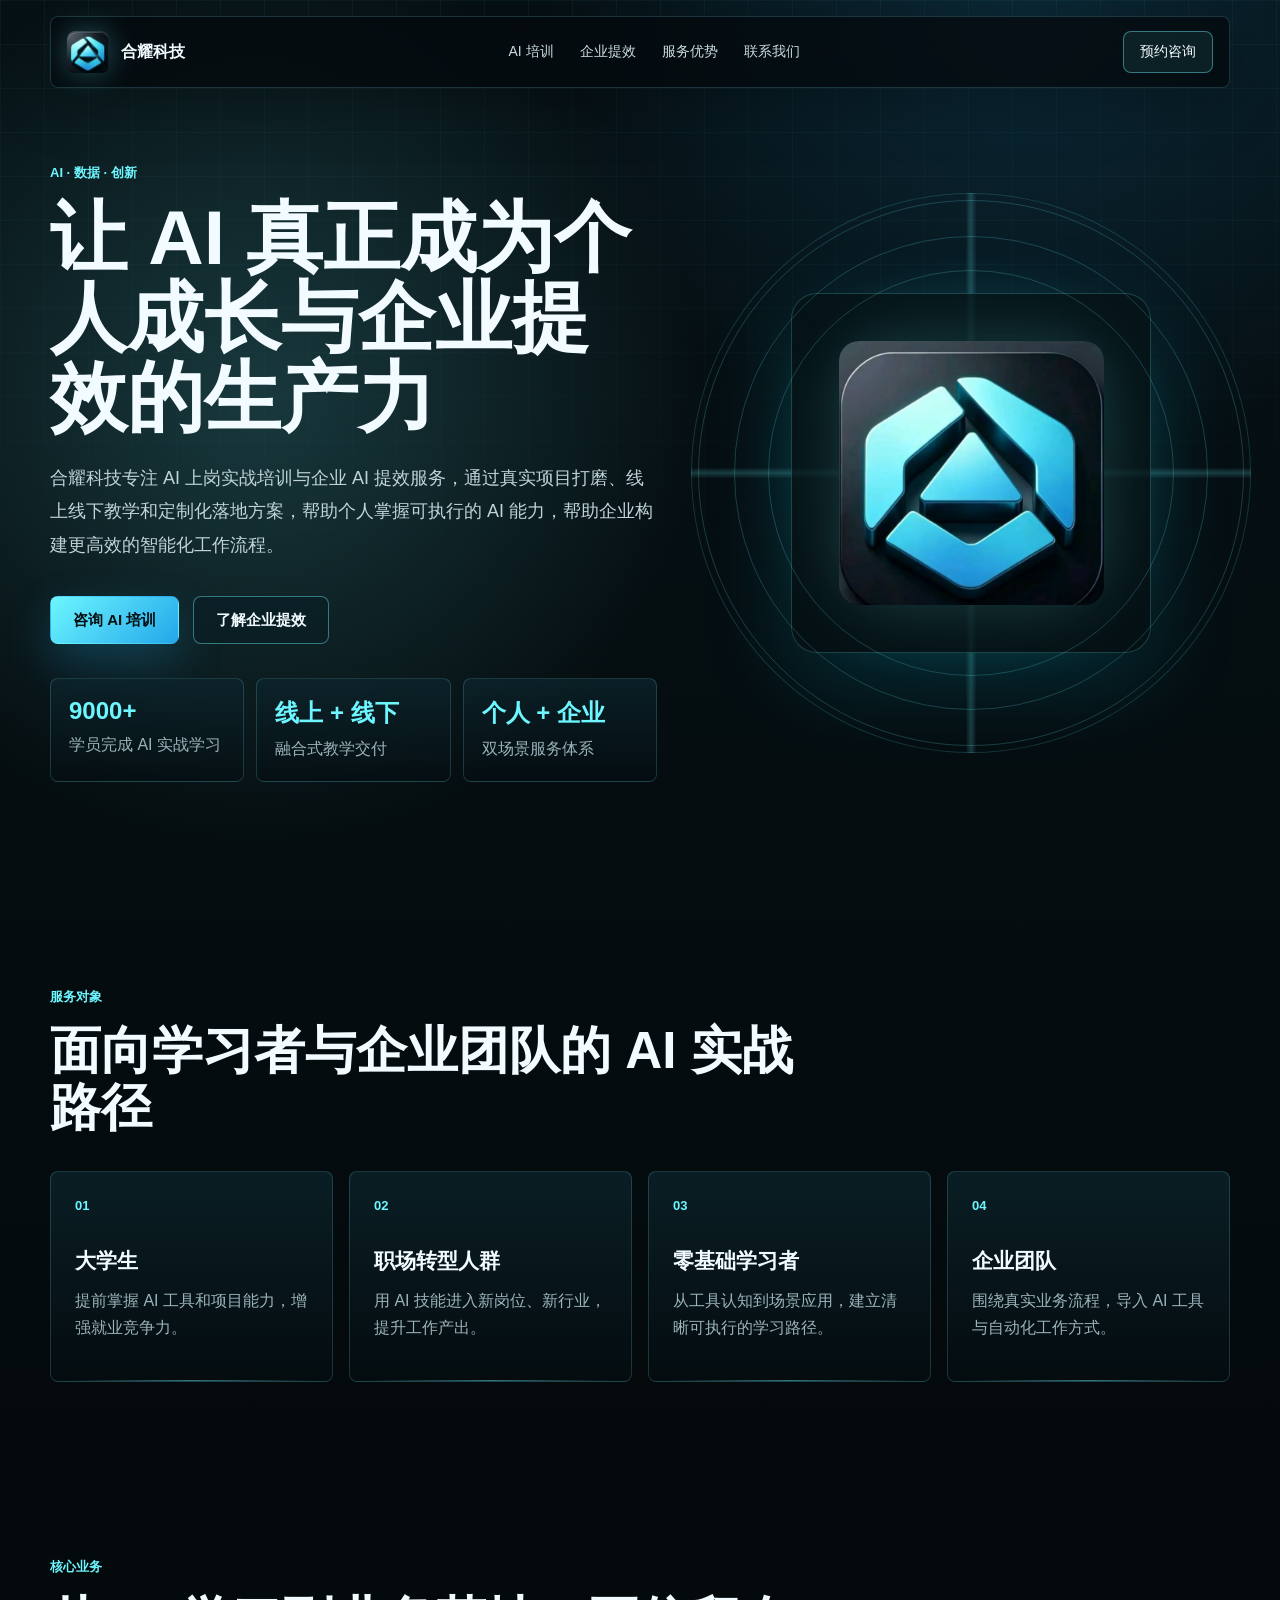
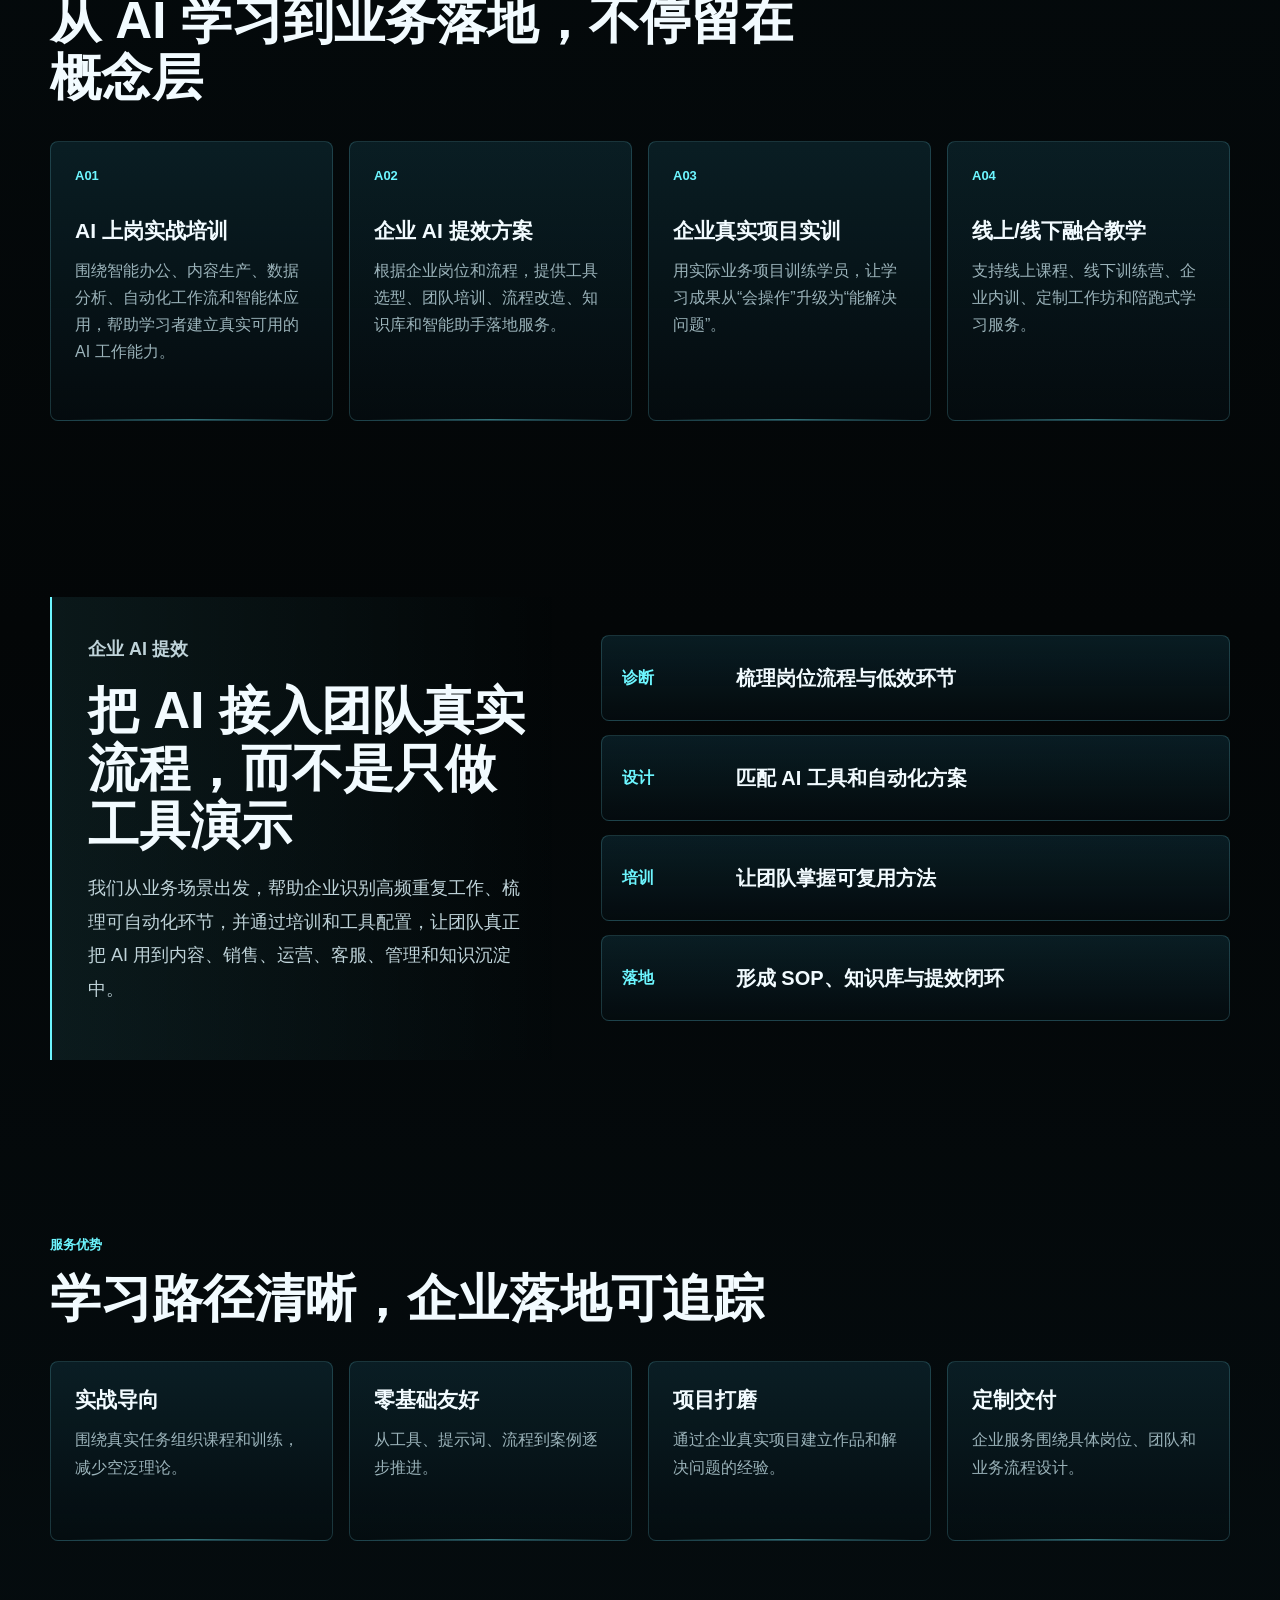
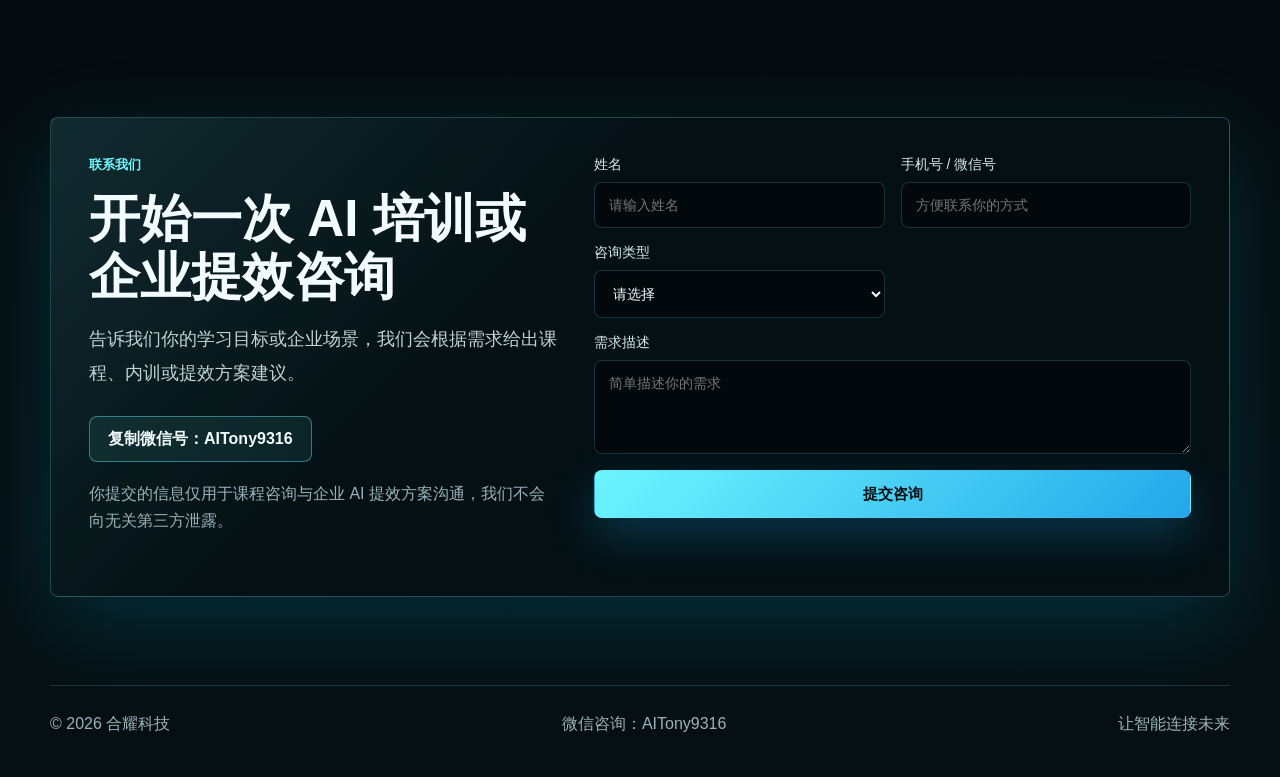
==== index.html @ 15253868 "Initial company homepage" ====
<!doctype html>
<html lang="zh-CN">
  <head>
    <meta charset="UTF-8" />
    <meta name="viewport" content="width=device-width, initial-scale=1.0" />
    <meta
      name="description"
      content="合耀科技专注 AI 上岗实战培训与企业 AI 提效服务，提供线上线下实战教学、真实项目训练和定制化 AI 落地方案。"
    />
    <title>合耀科技 | AI 培训与企业 AI 提效服务</title>
    <link rel="stylesheet" href="./styles.css" />
  </head>
  <body>
    <div class="site-shell">
      <header class="navbar">
        <a class="brand" href="#top" aria-label="合耀科技首页">
          <img src="./assets/heyao-logo.jpg" alt="合耀科技标志" />
          <span>合耀科技</span>
        </a>
        <nav class="nav-links" aria-label="主导航">
          <a href="#training">AI 培训</a>
          <a href="#enterprise">企业提效</a>
          <a href="#advantages">服务优势</a>
          <a href="#contact">联系我们</a>
        </nav>
        <a class="nav-cta" href="#contact">预约咨询</a>
      </header>

      <main id="top">
        <section class="hero section">
          <div class="hero-copy reveal">
            <p class="eyebrow">AI · 数据 · 创新</p>
            <h1>让 AI 真正成为个人成长与企业提效的生产力</h1>
            <p class="hero-lede">
              合耀科技专注 AI 上岗实战培训与企业 AI 提效服务，通过真实项目打磨、线上线下教学和定制化落地方案，帮助个人掌握可执行的 AI 能力，帮助企业构建更高效的智能化工作流程。
            </p>
            <div class="hero-actions">
              <a class="button primary" href="#contact">咨询 AI 培训</a>
              <a class="button secondary" href="#enterprise">了解企业提效</a>
            </div>
            <div class="hero-stats" aria-label="服务数据">
              <div>
                <strong>9000+</strong>
                <span>学员完成 AI 实战学习</span>
              </div>
              <div>
                <strong>线上 + 线下</strong>
                <span>融合式教学交付</span>
              </div>
              <div>
                <strong>个人 + 企业</strong>
                <span>双场景服务体系</span>
              </div>
            </div>
          </div>

          <div class="hero-visual reveal" aria-label="合耀科技品牌视觉">
            <div class="orbital-grid"></div>
            <div class="logo-stage">
              <img src="./assets/heyao-logo.jpg" alt="合耀科技 Logo" />
              <div class="signal signal-one"></div>
              <div class="signal signal-two"></div>
              <div class="signal signal-three"></div>
            </div>
          </div>
        </section>

        <section class="audience section">
          <div class="section-heading reveal">
            <p class="eyebrow">服务对象</p>
            <h2>面向学习者与企业团队的 AI 实战路径</h2>
          </div>
          <div class="audience-grid">
            <article class="audience-card reveal">
              <span>01</span>
              <h3>大学生</h3>
              <p>提前掌握 AI 工具和项目能力，增强就业竞争力。</p>
            </article>
            <article class="audience-card reveal">
              <span>02</span>
              <h3>职场转型人群</h3>
              <p>用 AI 技能进入新岗位、新行业，提升工作产出。</p>
            </article>
            <article class="audience-card reveal">
              <span>03</span>
              <h3>零基础学习者</h3>
              <p>从工具认知到场景应用，建立清晰可执行的学习路径。</p>
            </article>
            <article class="audience-card reveal">
              <span>04</span>
              <h3>企业团队</h3>
              <p>围绕真实业务流程，导入 AI 工具与自动化工作方式。</p>
            </article>
          </div>
        </section>

        <section id="training" class="services section">
          <div class="section-heading reveal">
            <p class="eyebrow">核心业务</p>
            <h2>从 AI 学习到业务落地，不停留在概念层</h2>
          </div>
          <div class="service-grid">
            <article class="service-card reveal">
              <div class="card-index">A01</div>
              <h3>AI 上岗实战培训</h3>
              <p>围绕智能办公、内容生产、数据分析、自动化工作流和智能体应用，帮助学习者建立真实可用的 AI 工作能力。</p>
            </article>
            <article class="service-card reveal">
              <div class="card-index">A02</div>
              <h3>企业 AI 提效方案</h3>
              <p>根据企业岗位和流程，提供工具选型、团队培训、流程改造、知识库和智能助手落地服务。</p>
            </article>
            <article class="service-card reveal">
              <div class="card-index">A03</div>
              <h3>企业真实项目实训</h3>
              <p>用实际业务项目训练学员，让学习成果从“会操作”升级为“能解决问题”。</p>
            </article>
            <article class="service-card reveal">
              <div class="card-index">A04</div>
              <h3>线上/线下融合教学</h3>
              <p>支持线上课程、线下训练营、企业内训、定制工作坊和陪跑式学习服务。</p>
            </article>
          </div>
        </section>

        <section id="enterprise" class="enterprise section">
          <div class="enterprise-copy reveal">
            <p class="eyebrow">企业 AI 提效</p>
            <h2>把 AI 接入团队真实流程，而不是只做工具演示</h2>
            <p>
              我们从业务场景出发，帮助企业识别高频重复工作、梳理可自动化环节，并通过培训和工具配置，让团队真正把 AI 用到内容、销售、运营、客服、管理和知识沉淀中。
            </p>
          </div>
          <div class="workflow reveal">
            <div class="workflow-item">
              <span>诊断</span>
              <strong>梳理岗位流程与低效环节</strong>
            </div>
            <div class="workflow-item">
              <span>设计</span>
              <strong>匹配 AI 工具和自动化方案</strong>
            </div>
            <div class="workflow-item">
              <span>培训</span>
              <strong>让团队掌握可复用方法</strong>
            </div>
            <div class="workflow-item">
              <span>落地</span>
              <strong>形成 SOP、知识库与提效闭环</strong>
            </div>
          </div>
        </section>

        <section id="advantages" class="advantages section">
          <div class="section-heading reveal">
            <p class="eyebrow">服务优势</p>
            <h2>学习路径清晰，企业落地可追踪</h2>
          </div>
          <div class="advantage-grid">
            <article class="advantage-item reveal">
              <h3>实战导向</h3>
              <p>围绕真实任务组织课程和训练，减少空泛理论。</p>
            </article>
            <article class="advantage-item reveal">
              <h3>零基础友好</h3>
              <p>从工具、提示词、流程到案例逐步推进。</p>
            </article>
            <article class="advantage-item reveal">
              <h3>项目打磨</h3>
              <p>通过企业真实项目建立作品和解决问题的经验。</p>
            </article>
            <article class="advantage-item reveal">
              <h3>定制交付</h3>
              <p>企业服务围绕具体岗位、团队和业务流程设计。</p>
            </article>
          </div>
        </section>

        <section id="contact" class="contact section">
          <div class="contact-panel reveal">
            <div>
              <p class="eyebrow">联系我们</p>
              <h2>开始一次 AI 培训或企业提效咨询</h2>
              <p class="contact-text">
                告诉我们你的学习目标或企业场景，我们会根据需求给出课程、内训或提效方案建议。
              </p>
              <button class="wechat-copy" type="button" data-wechat="AITony9316">
                复制微信号：AITony9316
              </button>
              <p class="privacy-note">你提交的信息仅用于课程咨询与企业 AI 提效方案沟通，我们不会向无关第三方泄露。</p>
            </div>

            <form class="lead-form" id="leadForm">
              <label>
                姓名
                <input type="text" name="name" placeholder="请输入姓名" required />
              </label>
              <label>
                手机号 / 微信号
                <input type="text" name="contact" placeholder="方便联系你的方式" required />
              </label>
              <label>
                咨询类型
                <select name="type" required>
                  <option value="">请选择</option>
                  <option>个人 AI 培训</option>
                  <option>企业 AI 提效</option>
                  <option>课程合作</option>
                  <option>其他咨询</option>
                </select>
              </label>
              <label>
                需求描述
                <textarea name="message" rows="4" placeholder="简单描述你的需求"></textarea>
              </label>
              <button class="button primary form-submit" type="submit">提交咨询</button>
              <p class="form-status" id="formStatus" role="status"></p>
            </form>
          </div>
        </section>
      </main>

      <footer class="footer">
        <span>© 2026 合耀科技</span>
        <span>微信咨询：AITony9316</span>
        <span>让智能连接未来</span>
      </footer>
    </div>

    <script src="./script.js"></script>
  </body>
</html>
---- styles.css ----
:root {
  --bg: #05090b;
  --panel: rgba(10, 25, 31, 0.74);
  --panel-strong: rgba(11, 40, 48, 0.92);
  --line: rgba(126, 238, 255, 0.18);
  --text: #f2fbff;
  --muted: #9bb3ba;
  --cyan: #6df6ff;
  --blue: #23a7e9;
  --green: #78ffd6;
  --shadow: 0 28px 90px rgba(0, 213, 255, 0.16);
  --radius: 8px;
}

* {
  box-sizing: border-box;
}

html {
  scroll-behavior: smooth;
}

body {
  margin: 0;
  background:
    radial-gradient(circle at 20% 10%, rgba(109, 246, 255, 0.18), transparent 28rem),
    radial-gradient(circle at 80% 0%, rgba(35, 167, 233, 0.16), transparent 30rem),
    linear-gradient(180deg, #061115 0%, #030607 56%, #061014 100%);
  color: var(--text);
  font-family: "Microsoft YaHei", "PingFang SC", "Noto Sans SC", sans-serif;
}

body::before {
  content: "";
  position: fixed;
  inset: 0;
  pointer-events: none;
  background-image:
    linear-gradient(rgba(109, 246, 255, 0.045) 1px, transparent 1px),
    linear-gradient(90deg, rgba(109, 246, 255, 0.045) 1px, transparent 1px);
  background-size: 44px 44px;
  mask-image: linear-gradient(to bottom, black, transparent 78%);
}

a {
  color: inherit;
  text-decoration: none;
}

img {
  max-width: 100%;
  display: block;
}

.site-shell {
  min-height: 100vh;
  overflow: hidden;
}

.navbar {
  position: sticky;
  top: 0;
  z-index: 10;
  width: min(1180px, calc(100% - 32px));
  margin: 16px auto 0;
  min-height: 72px;
  display: flex;
  align-items: center;
  justify-content: space-between;
  gap: 24px;
  padding: 12px 16px;
  border: 1px solid var(--line);
  border-radius: var(--radius);
  background: rgba(4, 10, 13, 0.78);
  backdrop-filter: blur(18px);
  box-shadow: 0 12px 60px rgba(0, 0, 0, 0.28);
}

.brand {
  display: flex;
  align-items: center;
  gap: 12px;
  font-weight: 700;
  letter-spacing: 0;
  white-space: nowrap;
}

.brand img {
  width: 42px;
  height: 42px;
  border-radius: 8px;
  object-fit: cover;
  box-shadow: 0 0 28px rgba(109, 246, 255, 0.28);
}

.nav-links {
  display: flex;
  align-items: center;
  gap: 26px;
  color: #c9dce1;
  font-size: 14px;
}

.nav-links a {
  transition: color 0.2s ease;
}

.nav-links a:hover {
  color: var(--cyan);
}

.nav-cta,
.button,
.wechat-copy {
  border: 1px solid rgba(109, 246, 255, 0.42);
  border-radius: var(--radius);
  color: var(--text);
  background: rgba(109, 246, 255, 0.08);
  cursor: pointer;
  transition: transform 0.2s ease, border-color 0.2s ease, background 0.2s ease;
}

.nav-cta {
  padding: 11px 16px;
  font-size: 14px;
  white-space: nowrap;
}

.nav-cta:hover,
.button:hover,
.wechat-copy:hover {
  transform: translateY(-2px);
  border-color: var(--cyan);
  background: rgba(109, 246, 255, 0.14);
}

.section {
  width: min(1180px, calc(100% - 32px));
  margin: 0 auto;
  padding: 88px 0;
}

.hero {
  min-height: calc(100vh - 88px);
  display: grid;
  grid-template-columns: minmax(0, 1.08fr) minmax(340px, 0.92fr);
  align-items: center;
  gap: 56px;
  padding-top: 46px;
}

.eyebrow {
  margin: 0 0 16px;
  color: var(--cyan);
  font-size: 13px;
  font-weight: 700;
  letter-spacing: 0;
  text-transform: uppercase;
}

h1,
h2,
h3,
p {
  margin-top: 0;
}

h1 {
  max-width: 760px;
  margin-bottom: 24px;
  font-size: clamp(44px, 6vw, 78px);
  line-height: 1.04;
  letter-spacing: 0;
}

h2 {
  margin-bottom: 18px;
  font-size: clamp(30px, 4vw, 52px);
  line-height: 1.12;
  letter-spacing: 0;
}

h3 {
  margin-bottom: 12px;
  font-size: 21px;
}

.hero-lede,
.enterprise-copy p,
.contact-text {
  color: #bfd3d9;
  font-size: 18px;
  line-height: 1.86;
}

.hero-actions {
  display: flex;
  flex-wrap: wrap;
  gap: 14px;
  margin: 34px 0;
}

.button {
  min-height: 48px;
  display: inline-flex;
  align-items: center;
  justify-content: center;
  padding: 0 22px;
  font-weight: 700;
  font-size: 15px;
}

.button.primary {
  background: linear-gradient(135deg, var(--cyan), var(--blue));
  color: #041012;
  border-color: transparent;
  box-shadow: 0 18px 44px rgba(35, 167, 233, 0.25);
}

.button.secondary {
  background: rgba(9, 30, 38, 0.68);
}

.hero-stats {
  display: grid;
  grid-template-columns: repeat(3, minmax(0, 1fr));
  gap: 12px;
  max-width: 760px;
}

.hero-stats div,
.audience-card,
.service-card,
.advantage-item,
.workflow-item {
  border: 1px solid var(--line);
  border-radius: var(--radius);
  background: linear-gradient(180deg, rgba(12, 37, 45, 0.74), rgba(5, 14, 18, 0.62));
}

.hero-stats div {
  padding: 18px;
}

.hero-stats strong {
  display: block;
  margin-bottom: 6px;
  color: var(--cyan);
  font-size: 24px;
}

.hero-stats span,
.audience-card p,
.service-card p,
.advantage-item p,
.privacy-note {
  color: var(--muted);
  line-height: 1.7;
}

.hero-visual {
  position: relative;
  min-height: 560px;
  display: grid;
  place-items: center;
}

.orbital-grid {
  position: absolute;
  width: min(92vw, 560px);
  aspect-ratio: 1;
  border: 1px solid rgba(109, 246, 255, 0.16);
  border-radius: 50%;
  background:
    linear-gradient(90deg, transparent 49%, rgba(109, 246, 255, 0.2) 50%, transparent 51%),
    linear-gradient(transparent 49%, rgba(109, 246, 255, 0.2) 50%, transparent 51%),
    radial-gradient(circle, rgba(109, 246, 255, 0.14), transparent 58%);
  animation: rotateGrid 22s linear infinite;
}

.logo-stage {
  position: relative;
  width: min(70vw, 360px);
  aspect-ratio: 1;
  display: grid;
  place-items: center;
  border: 1px solid rgba(109, 246, 255, 0.24);
  border-radius: 26px;
  background: rgba(2, 8, 10, 0.72);
  box-shadow: var(--shadow), inset 0 0 80px rgba(109, 246, 255, 0.07);
}

.logo-stage img {
  width: 74%;
  height: 74%;
  border-radius: 20px;
  object-fit: cover;
  box-shadow: 0 0 70px rgba(109, 246, 255, 0.24);
}

.signal {
  position: absolute;
  border: 1px solid rgba(109, 246, 255, 0.2);
  border-radius: 50%;
  animation: pulse 3.8s ease-in-out infinite;
}

.signal-one {
  inset: -24px;
}

.signal-two {
  inset: -58px;
  animation-delay: 0.8s;
}

.signal-three {
  inset: -94px;
  animation-delay: 1.6s;
}

.section-heading {
  max-width: 760px;
  margin-bottom: 34px;
}

.audience-grid,
.service-grid,
.advantage-grid {
  display: grid;
  grid-template-columns: repeat(4, minmax(0, 1fr));
  gap: 16px;
}

.audience-card,
.service-card,
.advantage-item {
  position: relative;
  padding: 24px;
  min-height: 210px;
  overflow: hidden;
}

.audience-card::after,
.service-card::after,
.advantage-item::after {
  content: "";
  position: absolute;
  inset: auto 18px 0;
  height: 1px;
  background: linear-gradient(90deg, transparent, var(--cyan), transparent);
  opacity: 0.45;
}

.audience-card span,
.card-index {
  display: inline-block;
  margin-bottom: 34px;
  color: var(--cyan);
  font-size: 13px;
  font-weight: 700;
}

.services {
  position: relative;
}

.service-card {
  min-height: 280px;
}

.enterprise {
  display: grid;
  grid-template-columns: 0.9fr 1.1fr;
  gap: 36px;
  align-items: center;
}

.enterprise-copy {
  padding: 36px;
  border-left: 2px solid var(--cyan);
  background: linear-gradient(90deg, rgba(109, 246, 255, 0.08), transparent);
}

.workflow {
  display: grid;
  gap: 14px;
}

.workflow-item {
  display: grid;
  grid-template-columns: 96px 1fr;
  gap: 18px;
  align-items: center;
  min-height: 86px;
  padding: 20px;
}

.workflow-item span {
  color: var(--cyan);
  font-weight: 700;
}

.workflow-item strong {
  font-size: 20px;
}

.advantage-item {
  min-height: 180px;
}

.contact-panel {
  display: grid;
  grid-template-columns: 0.88fr 1.12fr;
  gap: 36px;
  padding: 38px;
  border: 1px solid rgba(109, 246, 255, 0.24);
  border-radius: var(--radius);
  background:
    linear-gradient(135deg, rgba(109, 246, 255, 0.12), transparent 38%),
    rgba(5, 17, 22, 0.84);
  box-shadow: var(--shadow);
}

.wechat-copy {
  min-height: 46px;
  padding: 0 18px;
  margin: 8px 0 18px;
  font: inherit;
  font-weight: 700;
}

.lead-form {
  display: grid;
  grid-template-columns: repeat(2, minmax(0, 1fr));
  gap: 16px;
}

.lead-form label {
  display: grid;
  gap: 8px;
  color: #d5e9ee;
  font-size: 14px;
}

.lead-form label:nth-child(4),
.form-submit,
.form-status {
  grid-column: 1 / -1;
}

input,
select,
textarea {
  width: 100%;
  border: 1px solid rgba(109, 246, 255, 0.18);
  border-radius: var(--radius);
  background: rgba(2, 8, 10, 0.62);
  color: var(--text);
  font: inherit;
  outline: none;
  padding: 14px 14px;
  resize: vertical;
}

input:focus,
select:focus,
textarea:focus {
  border-color: var(--cyan);
  box-shadow: 0 0 0 3px rgba(109, 246, 255, 0.08);
}

.form-submit {
  width: 100%;
}

.form-status {
  min-height: 24px;
  margin: 0;
  color: var(--green);
}

.footer {
  width: min(1180px, calc(100% - 32px));
  margin: 0 auto;
  padding: 28px 0 42px;
  display: flex;
  justify-content: space-between;
  gap: 18px;
  color: var(--muted);
  border-top: 1px solid var(--line);
}

.reveal {
  opacity: 0;
  transform: translateY(22px);
  transition: opacity 0.7s ease, transform 0.7s ease;
}

.reveal.visible {
  opacity: 1;
  transform: translateY(0);
}

@keyframes rotateGrid {
  to {
    transform: rotate(360deg);
  }
}

@keyframes pulse {
  0%,
  100% {
    opacity: 0.24;
    transform: scale(0.98);
  }
  50% {
    opacity: 0.72;
    transform: scale(1.02);
  }
}

@media (max-width: 980px) {
  .nav-links {
    display: none;
  }

  .hero,
  .enterprise,
  .contact-panel {
    grid-template-columns: 1fr;
  }

  .hero {
    min-height: auto;
  }

  .hero-visual {
    min-height: 420px;
  }

  .audience-grid,
  .service-grid,
  .advantage-grid {
    grid-template-columns: repeat(2, minmax(0, 1fr));
  }
}

@media (max-width: 640px) {
  .navbar {
    width: min(100% - 20px, 1180px);
    margin-top: 10px;
  }

  .nav-cta {
    display: none;
  }

  .section {
    width: min(100% - 24px, 1180px);
    padding: 58px 0;
  }

  h1 {
    font-size: 40px;
  }

  .hero-lede,
  .enterprise-copy p,
  .contact-text {
    font-size: 16px;
  }

  .hero-stats,
  .audience-grid,
  .service-grid,
  .advantage-grid,
  .lead-form {
    grid-template-columns: 1fr;
  }

  .hero-actions {
    flex-direction: column;
  }

  .button {
    width: 100%;
  }

  .workflow-item {
    grid-template-columns: 1fr;
  }

  .contact-panel,
  .enterprise-copy {
    padding: 24px;
  }

  .footer {
    flex-direction: column;
    width: min(100% - 24px, 1180px);
  }
}
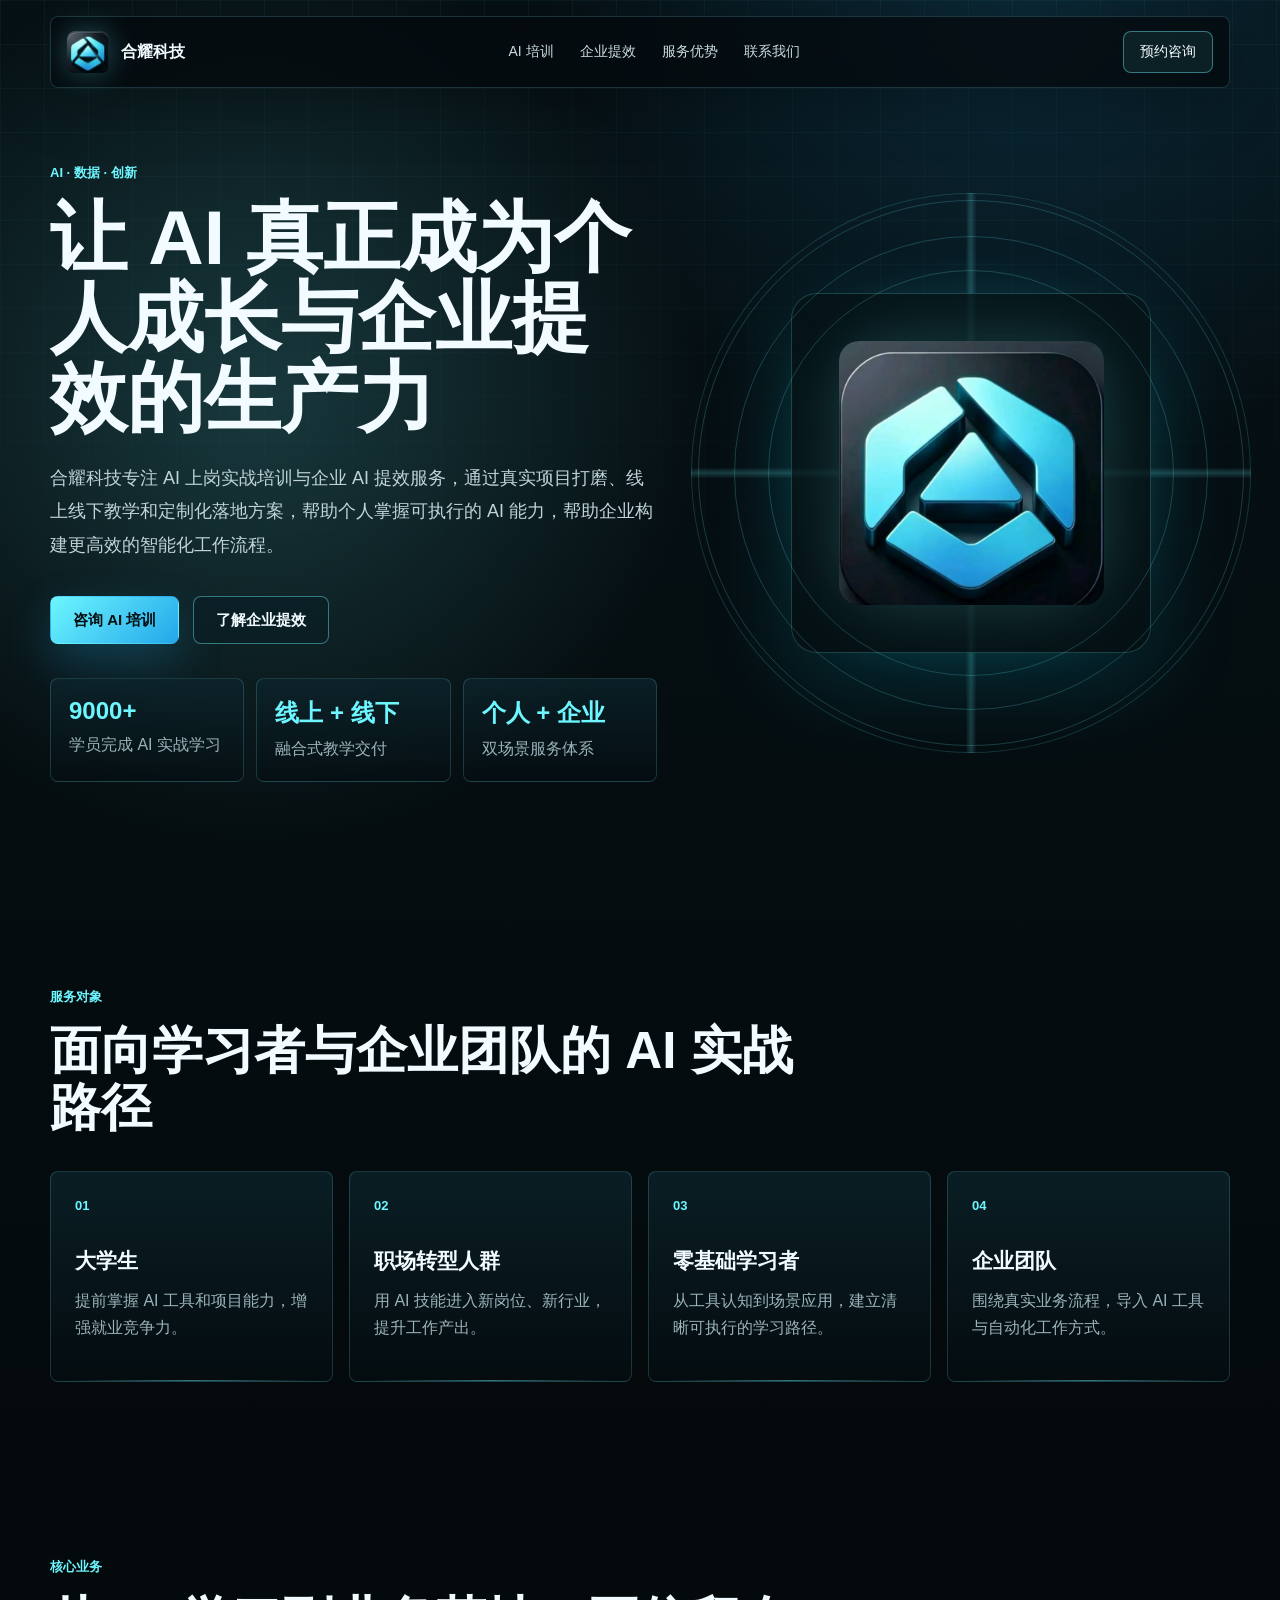
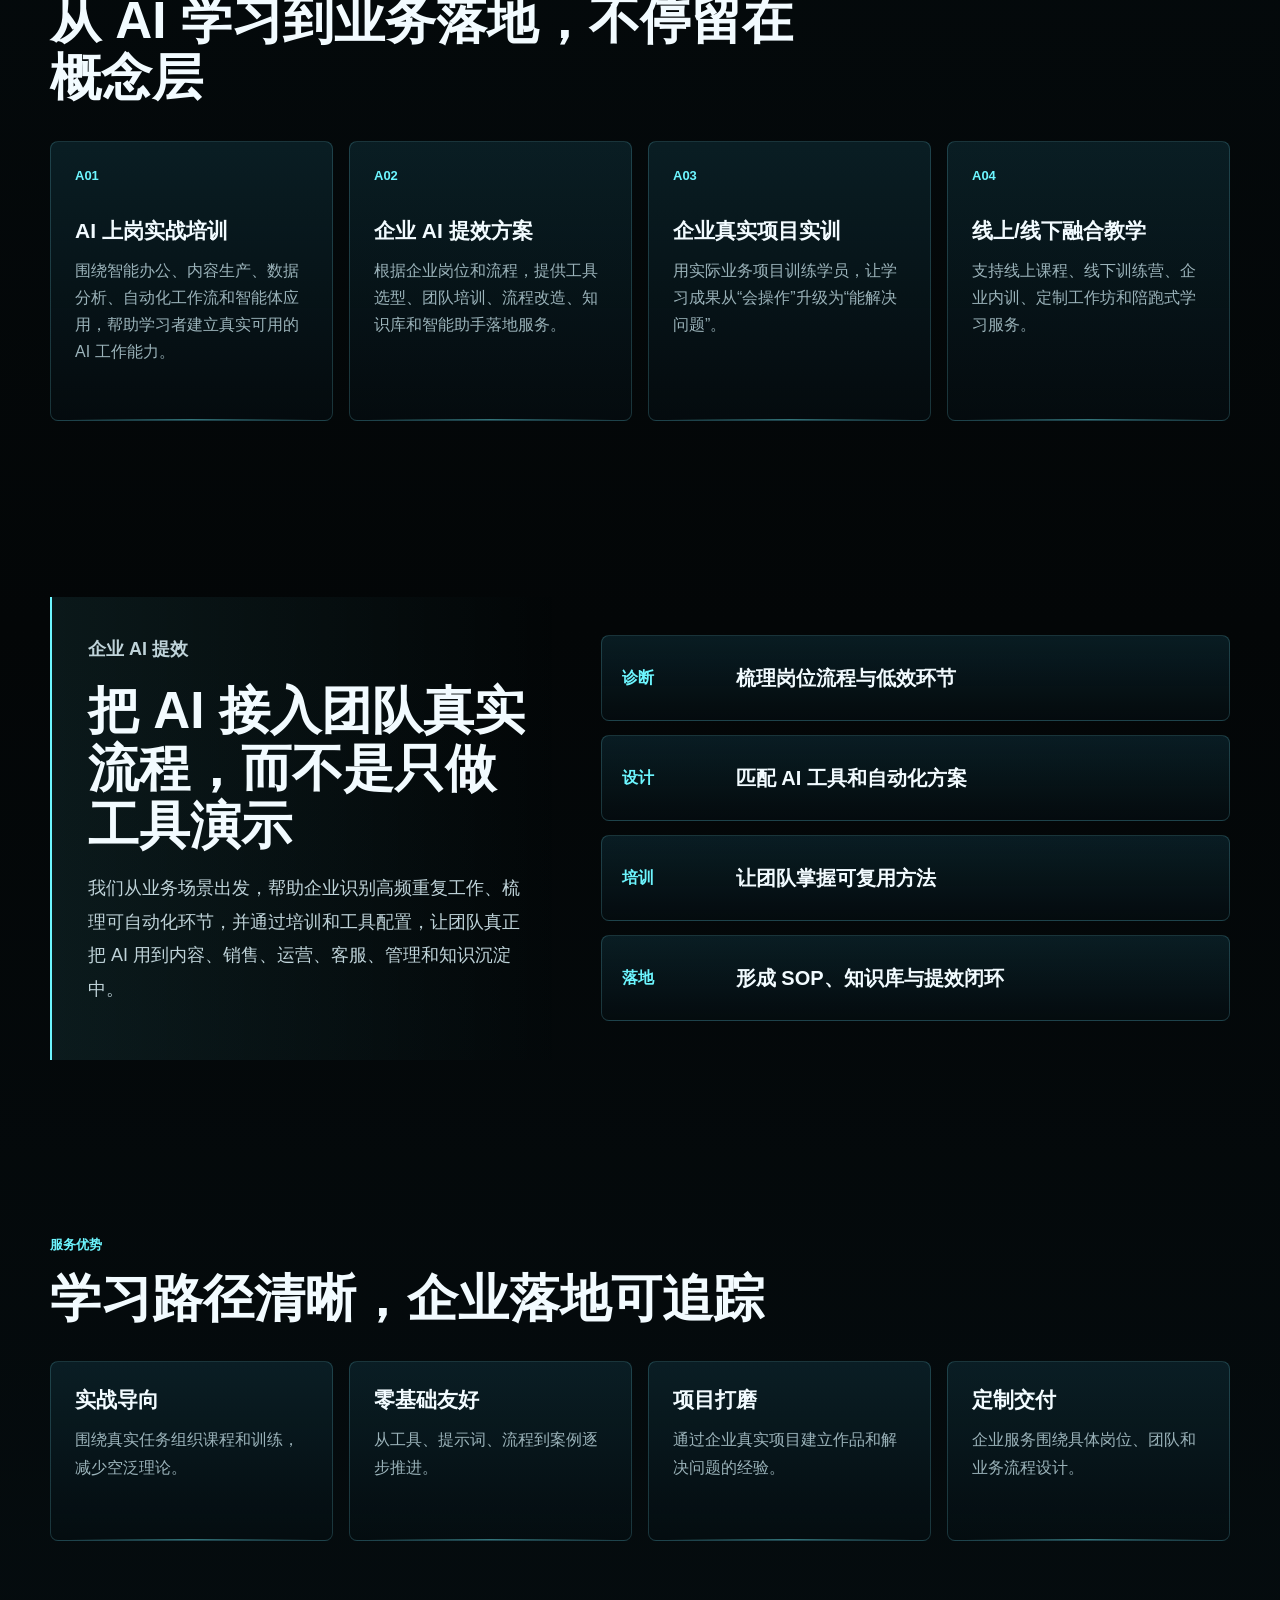
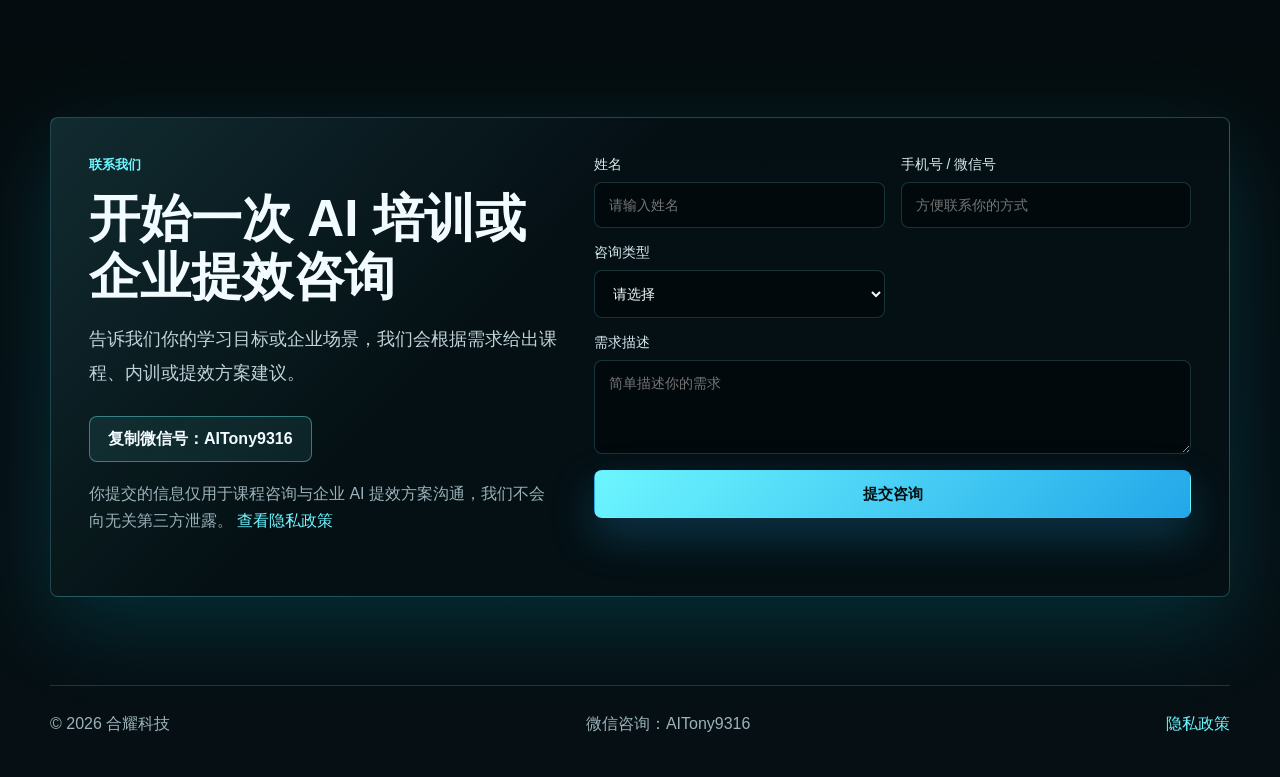
==== commit a9b51671: "Add privacy policy page" ====
--- a/index.html
+++ b/index.html
@@ -187,7 +187,10 @@
               <button class="wechat-copy" type="button" data-wechat="AITony9316">
                 复制微信号：AITony9316
               </button>
-              <p class="privacy-note">你提交的信息仅用于课程咨询与企业 AI 提效方案沟通，我们不会向无关第三方泄露。</p>
+              <p class="privacy-note">
+                你提交的信息仅用于课程咨询与企业 AI 提效方案沟通，我们不会向无关第三方泄露。
+                <a href="./privacy.html">查看隐私政策</a>
+              </p>
             </div>
 
             <form class="lead-form" id="leadForm">
@@ -223,7 +226,7 @@
       <footer class="footer">
         <span>© 2026 合耀科技</span>
         <span>微信咨询：AITony9316</span>
-        <span>让智能连接未来</span>
+        <a href="./privacy.html">隐私政策</a>
       </footer>
     </div>
 
--- a/styles.css
+++ b/styles.css
@@ -258,6 +258,11 @@
   line-height: 1.7;
 }
 
+.privacy-note a,
+.footer a {
+  color: var(--cyan);
+}
+
 .hero-visual {
   position: relative;
   min-height: 560px;
@@ -491,6 +496,50 @@
   border-top: 1px solid var(--line);
 }
 
+.policy {
+  min-height: calc(100vh - 130px);
+}
+
+.policy-panel {
+  max-width: 920px;
+  padding: 42px;
+  border: 1px solid rgba(109, 246, 255, 0.24);
+  border-radius: var(--radius);
+  background: rgba(5, 17, 22, 0.84);
+  box-shadow: var(--shadow);
+}
+
+.policy-panel h1 {
+  margin-bottom: 12px;
+  font-size: clamp(38px, 5vw, 62px);
+}
+
+.policy-updated {
+  margin-bottom: 34px;
+  color: var(--muted);
+}
+
+.policy-block {
+  padding: 24px 0;
+  border-top: 1px solid var(--line);
+}
+
+.policy-block h2 {
+  margin-bottom: 12px;
+  font-size: 24px;
+}
+
+.policy-block p {
+  margin-bottom: 0;
+  color: #bfd3d9;
+  font-size: 16px;
+  line-height: 1.9;
+}
+
+.policy-back {
+  margin-top: 24px;
+}
+
 .reveal {
   opacity: 0;
   transform: translateY(22px);
@@ -600,4 +649,8 @@
     flex-direction: column;
     width: min(100% - 24px, 1180px);
   }
-}
+
+  .policy-panel {
+    padding: 24px;
+  }
+}
